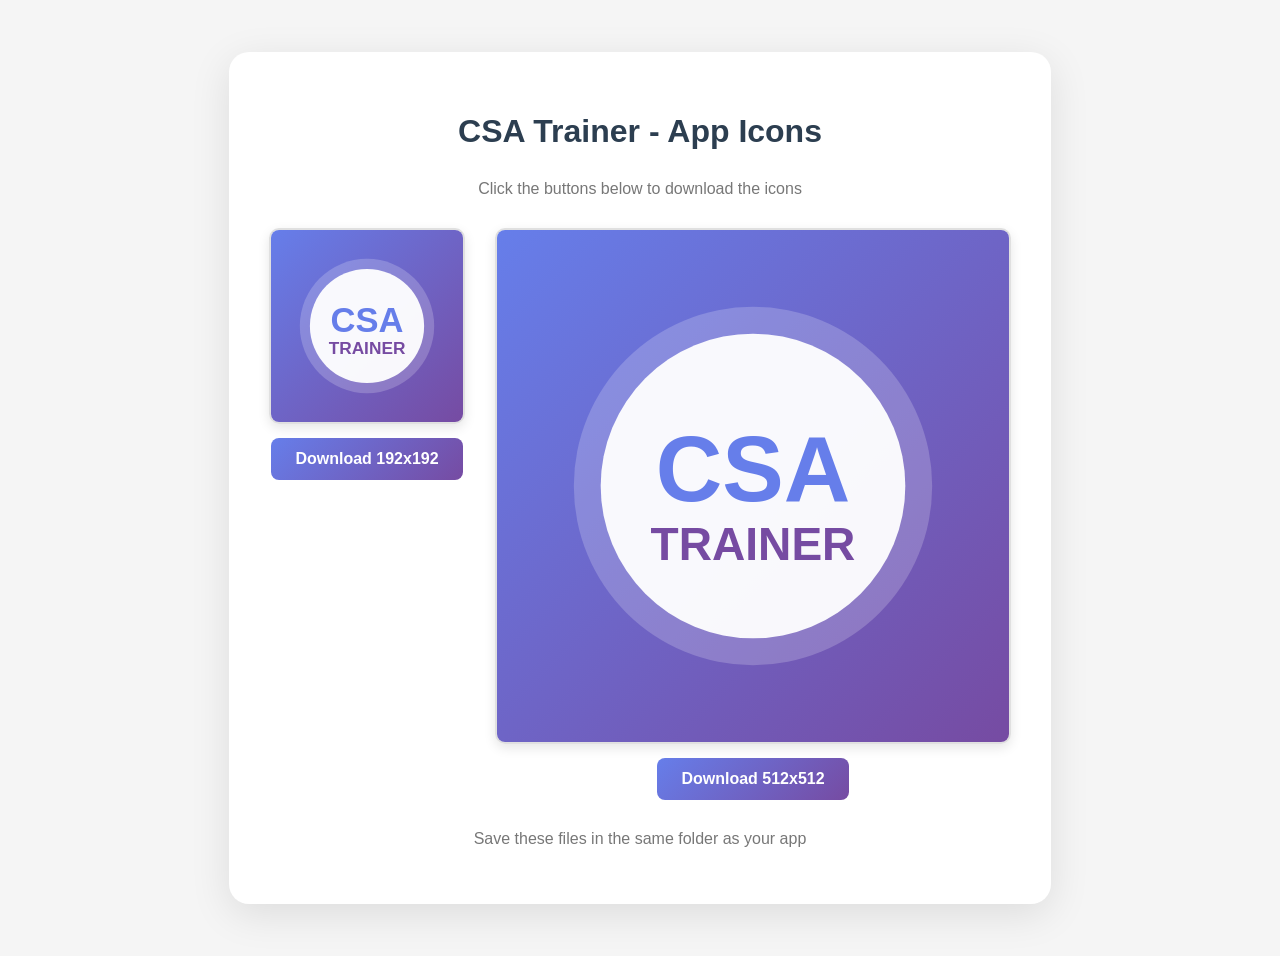
==== generate-icons.html @ 8df33ce5 "Initial commit - CSA Trainer PWA" ====
<!DOCTYPE html>
<html lang="en">
<head>
    <meta charset="UTF-8">
    <meta name="viewport" content="width=device-width, initial-scale=1.0">
    <title>Generate App Icons</title>
    <style>
        body {
            font-family: -apple-system, BlinkMacSystemFont, 'Segoe UI', Roboto, sans-serif;
            display: flex;
            flex-direction: column;
            align-items: center;
            justify-content: center;
            min-height: 100vh;
            background: #f5f5f5;
            padding: 20px;
        }
        .container {
            background: white;
            padding: 40px;
            border-radius: 20px;
            box-shadow: 0 10px 40px rgba(0,0,0,0.1);
            text-align: center;
        }
        h1 {
            color: #2c3e50;
            margin-bottom: 30px;
        }
        .icons {
            display: flex;
            gap: 30px;
            margin: 30px 0;
            flex-wrap: wrap;
            justify-content: center;
        }
        .icon-box {
            text-align: center;
        }
        canvas {
            border: 2px solid #e0e0e0;
            border-radius: 10px;
            box-shadow: 0 4px 12px rgba(0,0,0,0.1);
        }
        button {
            background: linear-gradient(135deg, #667eea 0%, #764ba2 100%);
            color: white;
            border: none;
            padding: 12px 24px;
            border-radius: 8px;
            font-size: 1rem;
            font-weight: 600;
            cursor: pointer;
            margin-top: 10px;
            transition: transform 0.2s;
        }
        button:hover {
            transform: scale(1.05);
        }
        button:active {
            transform: scale(0.95);
        }
        p {
            color: #777;
            margin-top: 20px;
        }
    </style>
</head>
<body>
    <div class="container">
        <h1>CSA Trainer - App Icons</h1>
        <p>Click the buttons below to download the icons</p>
        
        <div class="icons">
            <div class="icon-box">
                <canvas id="icon192" width="192" height="192"></canvas>
                <br>
                <button onclick="downloadIcon('icon192', 'icon-192.png')">Download 192x192</button>
            </div>
            <div class="icon-box">
                <canvas id="icon512" width="512" height="512"></canvas>
                <br>
                <button onclick="downloadIcon('icon512', 'icon-512.png')">Download 512x512</button>
            </div>
        </div>
        
        <p>Save these files in the same folder as your app</p>
    </div>

    <script>
        function drawIcon(canvasId, size) {
            const canvas = document.getElementById(canvasId);
            const ctx = canvas.getContext('2d');
            
            // Background gradient (purple)
            const gradient = ctx.createLinearGradient(0, 0, size, size);
            gradient.addColorStop(0, '#667eea');
            gradient.addColorStop(1, '#764ba2');
            ctx.fillStyle = gradient;
            ctx.fillRect(0, 0, size, size);
            
            // Draw circle in center
            const centerX = size / 2;
            const centerY = size / 2;
            const radius = size * 0.35;
            
            // Outer circle (lighter purple)
            ctx.beginPath();
            ctx.arc(centerX, centerY, radius, 0, Math.PI * 2);
            ctx.fillStyle = 'rgba(255, 255, 255, 0.2)';
            ctx.fill();
            
            // Inner circle (white)
            ctx.beginPath();
            ctx.arc(centerX, centerY, radius * 0.85, 0, Math.PI * 2);
            ctx.fillStyle = 'rgba(255, 255, 255, 0.95)';
            ctx.fill();
            
            // Text "CSA"
            ctx.fillStyle = '#667eea';
            ctx.font = `bold ${size * 0.18}px -apple-system, BlinkMacSystemFont, 'Segoe UI', Roboto, sans-serif`;
            ctx.textAlign = 'center';
            ctx.textBaseline = 'middle';
            ctx.fillText('CSA', centerX, centerY - size * 0.02);
            
            // Text "Trainer" (smaller)
            ctx.font = `600 ${size * 0.09}px -apple-system, BlinkMacSystemFont, 'Segoe UI', Roboto, sans-serif`;
            ctx.fillStyle = '#764ba2';
            ctx.fillText('TRAINER', centerX, centerY + size * 0.12);
        }
        
        function downloadIcon(canvasId, filename) {
            const canvas = document.getElementById(canvasId);
            const link = document.createElement('a');
            link.download = filename;
            link.href = canvas.toDataURL('image/png');
            link.click();
        }
        
        // Draw icons on load
        window.onload = function() {
            drawIcon('icon192', 192);
            drawIcon('icon512', 512);
        };
    </script>
</body>
</html>
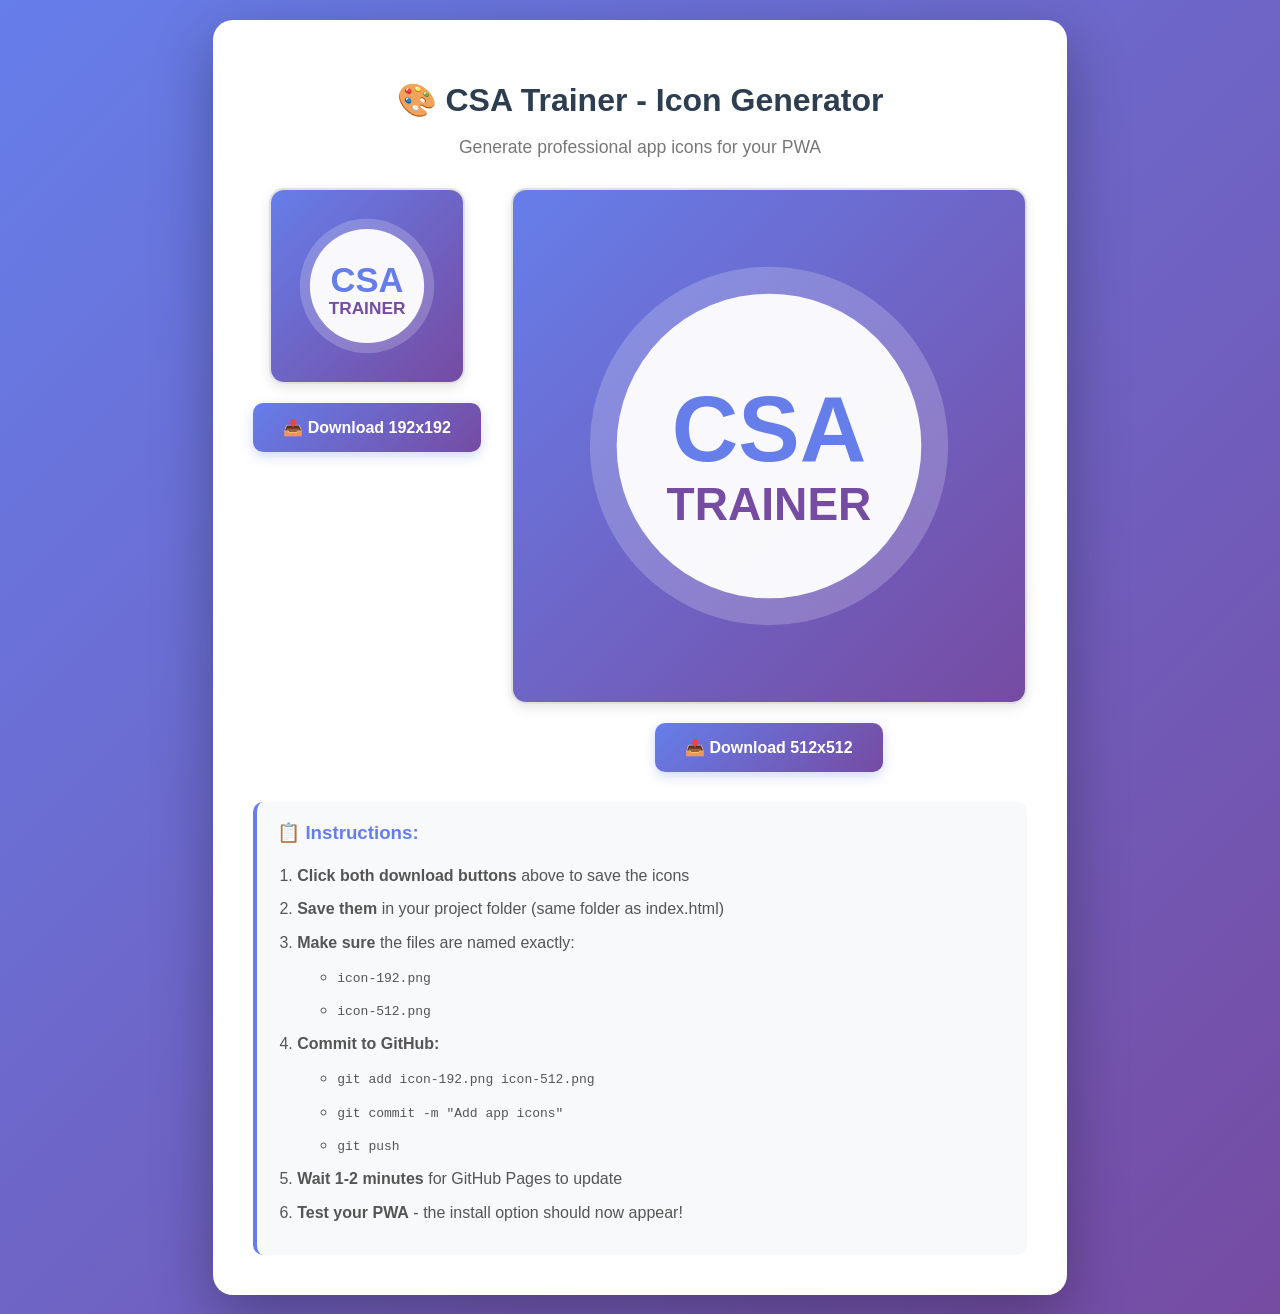
==== commit 9da981e5: "Add app icons for PWA installation" ====
--- a/generate-icons.html
+++ b/generate-icons.html
@@ -3,7 +3,7 @@
 <head>
     <meta charset="UTF-8">
     <meta name="viewport" content="width=device-width, initial-scale=1.0">
-    <title>Generate App Icons</title>
+    <title>Generate App Icons - CSA Trainer</title>
     <style>
         body {
             font-family: -apple-system, BlinkMacSystemFont, 'Segoe UI', Roboto, sans-serif;
@@ -12,19 +12,26 @@
             align-items: center;
             justify-content: center;
             min-height: 100vh;
-            background: #f5f5f5;
+            background: linear-gradient(135deg, #667eea 0%, #764ba2 100%);
             padding: 20px;
+            margin: 0;
         }
         .container {
             background: white;
             padding: 40px;
             border-radius: 20px;
-            box-shadow: 0 10px 40px rgba(0,0,0,0.1);
+            box-shadow: 0 20px 60px rgba(0,0,0,0.3);
             text-align: center;
+            max-width: 800px;
         }
         h1 {
             color: #2c3e50;
+            margin-bottom: 10px;
+        }
+        .subtitle {
+            color: #777;
             margin-bottom: 30px;
+            font-size: 1.1rem;
         }
         .icons {
             display: flex;
@@ -38,52 +45,104 @@
         }
         canvas {
             border: 2px solid #e0e0e0;
-            border-radius: 10px;
+            border-radius: 15px;
             box-shadow: 0 4px 12px rgba(0,0,0,0.1);
         }
         button {
             background: linear-gradient(135deg, #667eea 0%, #764ba2 100%);
             color: white;
             border: none;
-            padding: 12px 24px;
-            border-radius: 8px;
+            padding: 15px 30px;
+            border-radius: 10px;
             font-size: 1rem;
             font-weight: 600;
             cursor: pointer;
-            margin-top: 10px;
-            transition: transform 0.2s;
+            margin-top: 15px;
+            transition: all 0.2s;
+            box-shadow: 0 4px 12px rgba(102, 126, 234, 0.3);
         }
         button:hover {
-            transform: scale(1.05);
+            transform: translateY(-2px);
+            box-shadow: 0 6px 16px rgba(102, 126, 234, 0.4);
         }
         button:active {
-            transform: scale(0.95);
-        }
-        p {
-            color: #777;
+            transform: translateY(0);
+        }
+        .instructions {
+            background: #f8f9fa;
+            padding: 20px;
+            border-radius: 10px;
+            margin-top: 30px;
+            text-align: left;
+            border-left: 4px solid #667eea;
+        }
+        .instructions h3 {
+            color: #667eea;
+            margin-top: 0;
+        }
+        .instructions ol {
+            margin: 10px 0;
+            padding-left: 20px;
+        }
+        .instructions li {
+            margin: 8px 0;
+            color: #555;
+            line-height: 1.6;
+        }
+        .success {
+            background: #d4edda;
+            color: #155724;
+            padding: 15px;
+            border-radius: 8px;
             margin-top: 20px;
+            display: none;
         }
     </style>
 </head>
 <body>
     <div class="container">
-        <h1>CSA Trainer - App Icons</h1>
-        <p>Click the buttons below to download the icons</p>
+        <h1>🎨 CSA Trainer - Icon Generator</h1>
+        <p class="subtitle">Generate professional app icons for your PWA</p>
         
         <div class="icons">
             <div class="icon-box">
                 <canvas id="icon192" width="192" height="192"></canvas>
                 <br>
-                <button onclick="downloadIcon('icon192', 'icon-192.png')">Download 192x192</button>
+                <button onclick="downloadIcon('icon192', 'icon-192.png')">📥 Download 192x192</button>
             </div>
             <div class="icon-box">
                 <canvas id="icon512" width="512" height="512"></canvas>
                 <br>
-                <button onclick="downloadIcon('icon512', 'icon-512.png')">Download 512x512</button>
+                <button onclick="downloadIcon('icon512', 'icon-512.png')">📥 Download 512x512</button>
             </div>
         </div>
         
-        <p>Save these files in the same folder as your app</p>
+        <div class="instructions">
+            <h3>📋 Instructions:</h3>
+            <ol>
+                <li><strong>Click both download buttons</strong> above to save the icons</li>
+                <li><strong>Save them</strong> in your project folder (same folder as index.html)</li>
+                <li><strong>Make sure</strong> the files are named exactly:
+                    <ul>
+                        <li><code>icon-192.png</code></li>
+                        <li><code>icon-512.png</code></li>
+                    </ul>
+                </li>
+                <li><strong>Commit to GitHub:</strong>
+                    <ul>
+                        <li><code>git add icon-192.png icon-512.png</code></li>
+                        <li><code>git commit -m "Add app icons"</code></li>
+                        <li><code>git push</code></li>
+                    </ul>
+                </li>
+                <li><strong>Wait 1-2 minutes</strong> for GitHub Pages to update</li>
+                <li><strong>Test your PWA</strong> - the install option should now appear!</li>
+            </ol>
+        </div>
+        
+        <div class="success" id="success">
+            ✅ Icons downloaded! Now add them to your project and commit to GitHub.
+        </div>
     </div>
 
     <script>
@@ -117,13 +176,13 @@
             
             // Text "CSA"
             ctx.fillStyle = '#667eea';
-            ctx.font = `bold ${size * 0.18}px -apple-system, BlinkMacSystemFont, 'Segoe UI', Roboto, sans-serif`;
+            ctx.font = `bold ${size * 0.18}px -apple-system, BlinkMacSystemFont, 'Segoe UI', Roboto, Arial, sans-serif`;
             ctx.textAlign = 'center';
             ctx.textBaseline = 'middle';
             ctx.fillText('CSA', centerX, centerY - size * 0.02);
             
-            // Text "Trainer" (smaller)
-            ctx.font = `600 ${size * 0.09}px -apple-system, BlinkMacSystemFont, 'Segoe UI', Roboto, sans-serif`;
+            // Text "TRAINER" (smaller)
+            ctx.font = `600 ${size * 0.09}px -apple-system, BlinkMacSystemFont, 'Segoe UI', Roboto, Arial, sans-serif`;
             ctx.fillStyle = '#764ba2';
             ctx.fillText('TRAINER', centerX, centerY + size * 0.12);
         }
@@ -134,6 +193,9 @@
             link.download = filename;
             link.href = canvas.toDataURL('image/png');
             link.click();
+            
+            // Show success message
+            document.getElementById('success').style.display = 'block';
         }
         
         // Draw icons on load
